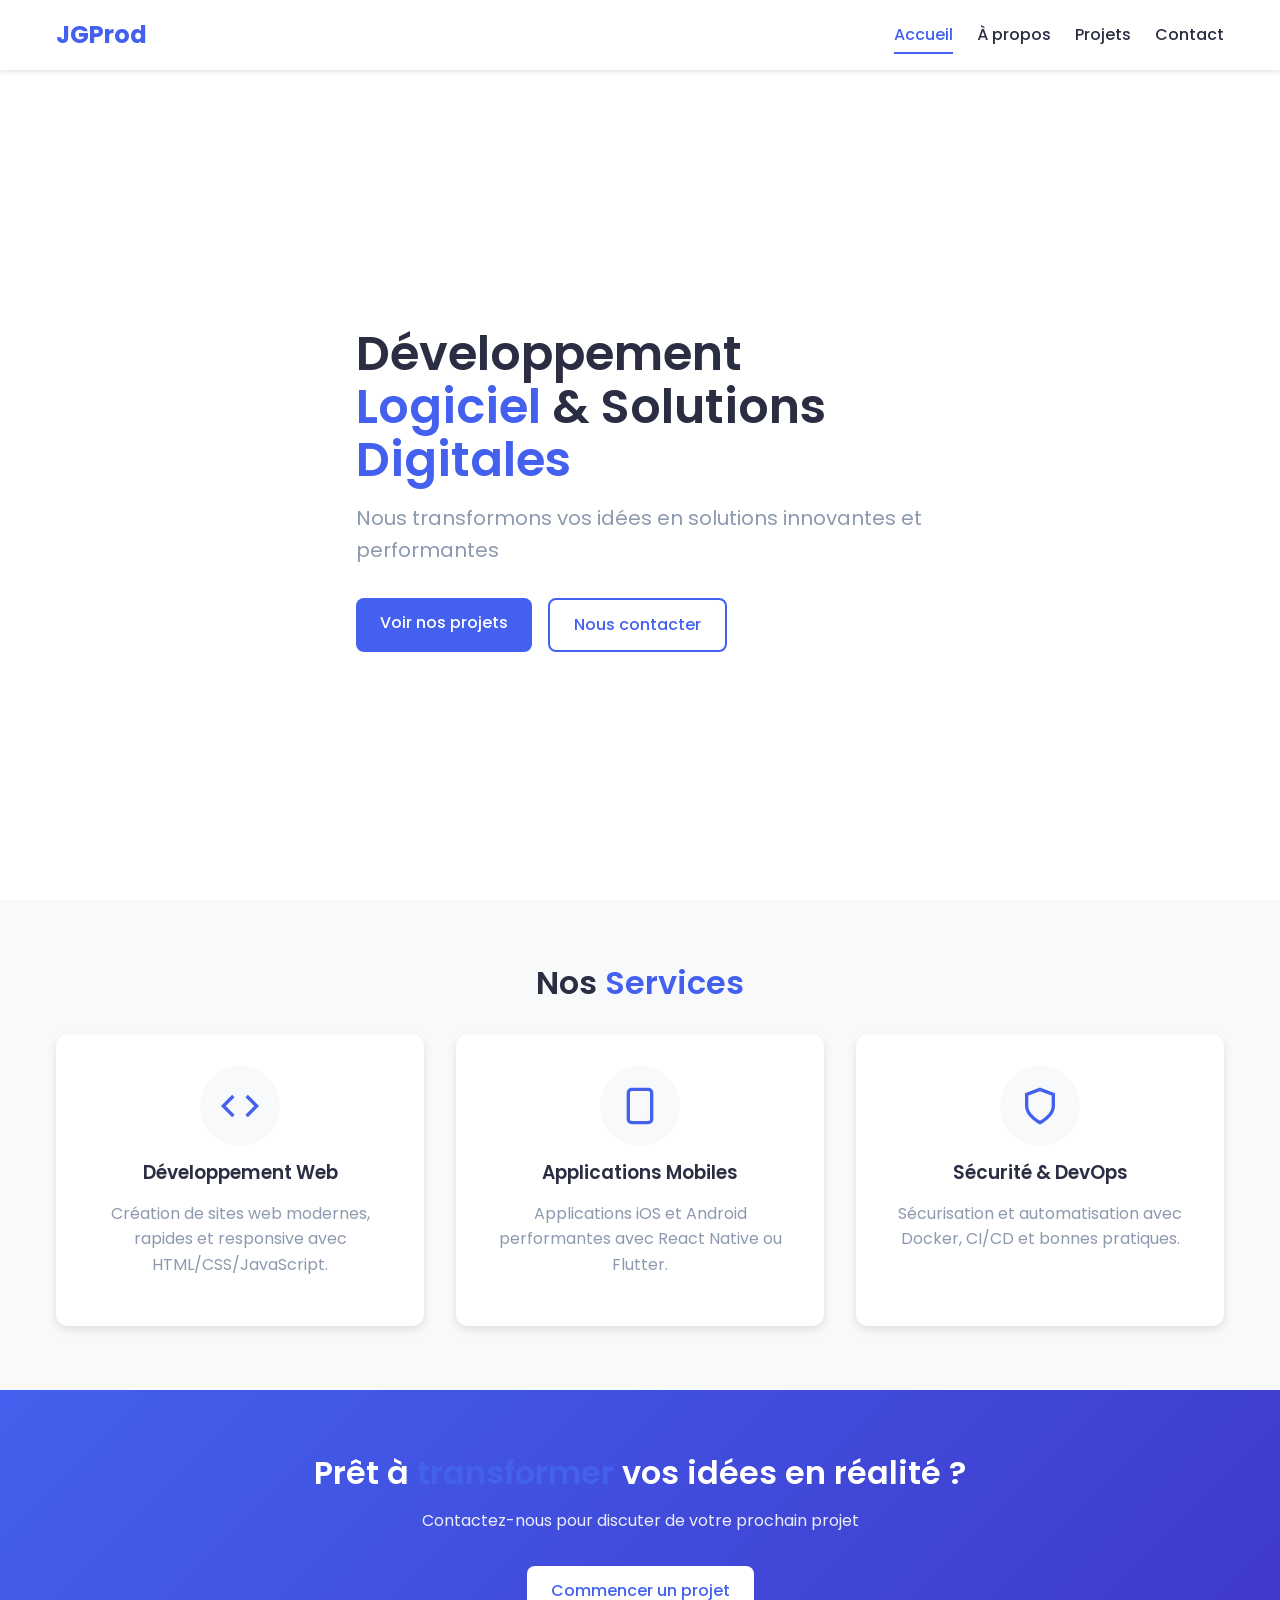
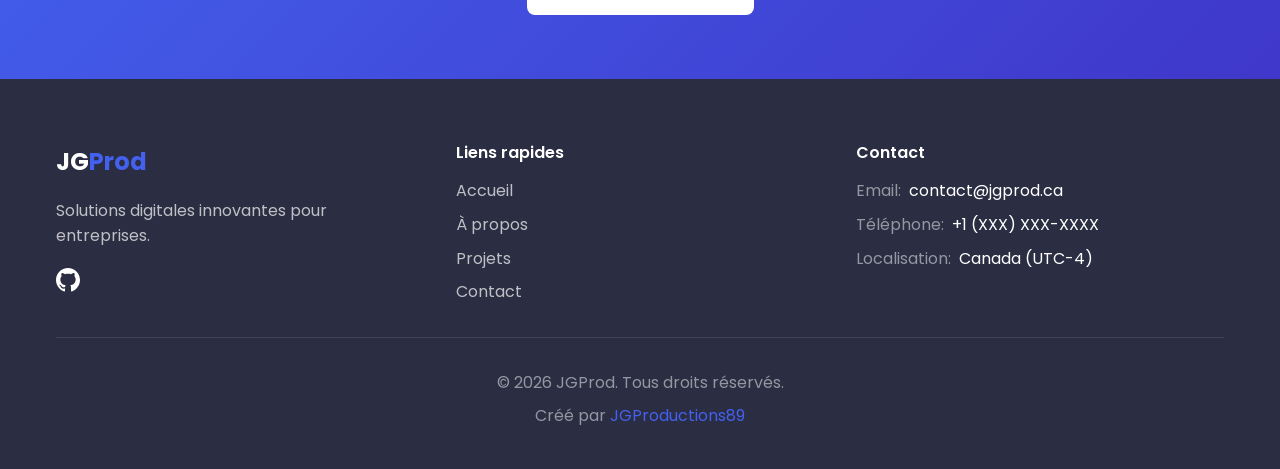
==== index.html @ e8ddaac0 "Site vitrine JGProd complet - HTML/CSS/JS + structure" ====
<!DOCTYPE html>
<html lang="fr">
<head>
    <meta charset="UTF-8">
    <meta name="viewport" content="width=device-width, initial-scale=1.0">
    <meta name="description" content="JGProd - Développement Logiciel & Solutions Digitales. Portfolio professionnel de JGProductions89.">
    <title>JGProd | Développement & Solutions Digitales</title>
    <link rel="stylesheet" href="assets/css/style.css">
    <link rel="icon" type="image/png" href="assets/images/favicon.png">
    <link href="https://fonts.googleapis.com/css2?family=Poppins:wght@300;400;500;600;700&display=swap" rel="stylesheet">
</head>
<body>
    <header class="header">
        <div class="container">
            <a href="index.html" class="logo">
                <span class="logo-text">JG<span>Prod</span></span>
            </a>
            <nav class="nav">
                <ul class="nav-list">
                    <li><a href="index.html" class="nav-link active">Accueil</a></li>
                    <li><a href="about.html" class="nav-link">À propos</a></li>
                    <li><a href="projects.html" class="nav-link">Projets</a></li>
                    <li><a href="contact.html" class="nav-link">Contact</a></li>
                </ul>
                <button class="mobile-menu-btn" aria-label="Menu">
                    <span></span><span></span><span></span>
                </button>
            </nav>
        </div>
    </header>

    <section class="hero">
        <div class="container">
            <div class="hero-content">
                <h1 class="hero-title">Développement <span>Logiciel</span> & Solutions <span>Digitales</span></h1>
                <p class="hero-subtitle">Nous transformons vos idées en solutions innovantes et performantes</p>
                <div class="hero-buttons">
                    <a href="projects.html" class="btn btn-primary">Voir nos projets</a>
                    <a href="contact.html" class="btn btn-outline">Nous contacter</a>
                </div>
            </div>
        </div>
    </section>

    <section class="services" id="services">
        <div class="container">
            <h2 class="section-title">Nos <span>Services</span></h2>
            <div class="services-grid">
                <div class="service-card">
                    <div class="service-icon">
                        <svg xmlns="http://www.w3.org/2000/svg" width="24" height="24" viewBox="0 0 24 24" fill="none" stroke="currentColor" stroke-width="2"><path d="M16 18l6-6-6-6M8 6l-6 6 6 6"/></svg>
                    </div>
                    <h3>Développement Web</h3>
                    <p>Création de sites web modernes, rapides et responsive avec HTML/CSS/JavaScript.</p>
                </div>
                <div class="service-card">
                    <div class="service-icon">
                        <svg xmlns="http://www.w3.org/2000/svg" width="24" height="24" viewBox="0 0 24 24" fill="none" stroke="currentColor" stroke-width="2"><rect x="5" y="2" width="14" height="20" rx="2" ry="2"/><line x1="12" y1="18" x2="12.01" y2="18"/></svg>
                    </div>
                    <h3>Applications Mobiles</h3>
                    <p>Applications iOS et Android performantes avec React Native ou Flutter.</p>
                </div>
                <div class="service-card">
                    <div class="service-icon">
                        <svg xmlns="http://www.w3.org/2000/svg" width="24" height="24" viewBox="0 0 24 24" fill="none" stroke="currentColor" stroke-width="2"><path d="M12 22s8-4 8-10V5l-8-3-8 3v7c0 6 8 10 8 10z"/></svg>
                    </div>
                    <h3>Sécurité & DevOps</h3>
                    <p>Sécurisation et automatisation avec Docker, CI/CD et bonnes pratiques.</p>
                </div>
            </div>
        </div>
    </section>

    <section class="cta">
        <div class="container">
            <h2>Prêt à <span>transformer</span> vos idées en réalité ?</h2>
            <p>Contactez-nous pour discuter de votre prochain projet</p>
            <a href="contact.html" class="btn btn-primary">Commencer un projet</a>
        </div>
    </section>

    <footer class="footer">
        <div class="container">
            <div class="footer-grid">
                <div class="footer-about">
                    <a href="index.html" class="logo"><span class="logo-text">JG<span>Prod</span></span></a>
                    <p>Solutions digitales innovantes pour entreprises.</p>
                    <div class="social-links">
                        <a href="https://github.com/JGProductions89" aria-label="GitHub">
                            <svg xmlns="http://www.w3.org/2000/svg" width="24" height="24" viewBox="0 0 24 24" fill="currentColor"><path d="M12 0c-6.626 0-12 5.373-12 12 0 5.302 3.438 9.8 8.207 11.387.599.111.793-.261.793-.577v-2.234c-3.338.726-4.033-1.416-4.033-1.416-.546-1.387-1.333-1.756-1.333-1.756-1.089-.745.083-.729.083-.729 1.205.084 1.839 1.237 1.839 1.237 1.07 1.834 2.807 1.304 3.492.997.107-.775.418-1.305.762-1.604-2.665-.305-5.467-1.334-5.467-5.931 0-1.311.469-2.381 1.236-3.221-.124-.303-.535-1.524.117-3.176 0 0 1.008-.322 3.301 1.23.957-.266 1.983-.399 3.003-.404 1.02.005 2.047.138 3.006.404 2.291-1.552 3.297-1.23 3.297-1.23.653 1.653.242 2.874.118 3.176.77.84 1.235 1.911 1.235 3.221 0 4.609-2.807 5.624-5.479 5.921.43.372.823 1.102.823 2.222v3.293c0 .319.192.694.801.576 4.765-1.589 8.199-6.086 8.199-11.386 0-6.627-5.373-12-12-12z"/></svg>
                        </a>
                    </div>
                </div>
                <div class="footer-links">
                    <h4>Liens rapides</h4>
                    <ul>
                        <li><a href="index.html">Accueil</a></li>
                        <li><a href="about.html">À propos</a></li>
                        <li><a href="projects.html">Projets</a></li>
                        <li><a href="contact.html">Contact</a></li>
                    </ul>
                </div>
                <div class="footer-contact">
                    <h4>Contact</h4>
                    <ul>
                        <li><span>Email:</span> contact@jgprod.ca</li>
                        <li><span>Téléphone:</span> +1 (XXX) XXX-XXXX</li>
                        <li><span>Localisation:</span> Canada (UTC-4)</li>
                    </ul>
                </div>
            </div>
            <div class="footer-bottom">
                <p>&copy; 2026 JGProd. Tous droits réservés.</p>
                <p>Créé par <a href="https://github.com/JGProductions89">JGProductions89</a></p>
            </div>
        </div>
    </footer>

    <a href="#" class="back-to-top" aria-label="Retour en haut">
        <svg xmlns="http://www.w3.org/2000/svg" width="24" height="24" viewBox="0 0 24 24" fill="none" stroke="currentColor" stroke-width="2"><path d="M18 15l-6-6-6 6"/></svg>
    </a>

    <script src="assets/js/main.js"></script>
</body>
</html>
---- assets/css/style.css ----
/* ============================================
   JGProd Portfolio - Styles Principaux
   ============================================ */

:root {
    --primary-color: #4361ee;
    --primary-dark: #3a56d4;
    --secondary-color: #3f37c9;
    --accent-color: #4cc9f0;
    --text-color: #2b2d42;
    --text-light: #8d99ae;
    --bg-color: #ffffff;
    --bg-dark: #f8f9fa;
    --card-bg: #ffffff;
    --border-color: #e9ecef;
    --shadow: rgba(0, 0, 0, 0.1);
    --font-primary: "Poppins", sans-serif;
}

* { margin: 0; padding: 0; box-sizing: border-box; }

html { scroll-behavior: smooth; }

body {
    font-family: var(--font-primary);
    line-height: 1.6;
    color: var(--text-color);
    background-color: var(--bg-color);
}

h1, h2, h3, h4 { line-height: 1.2; margin-bottom: 1rem; font-weight: 600; }
p { margin-bottom: 1rem; color: var(--text-light); }
a { text-decoration: none; color: inherit; }
img { max-width: 100%; height: auto; display: block; }
ul, ol { list-style: none; }

.container {
    width: 100%;
    max-width: 1200px;
    margin: 0 auto;
    padding: 0 1rem;
}

span { color: var(--primary-color); }
.section-title { text-align: center; margin-bottom: 2rem; font-size: 2rem; }

/* Buttons */
.btn {
    display: inline-block;
    padding: 0.75rem 1.5rem;
    border-radius: 8px;
    font-weight: 500;
    text-align: center;
    cursor: pointer;
    transition: all 0.3s ease;
    border: none;
    font-size: 1rem;
}

.btn-primary {
    background-color: var(--primary-color);
    color: white;
}

.btn-primary:hover {
    background-color: var(--primary-dark);
    transform: translateY(-2px);
}

.btn-outline {
    background-color: transparent;
    color: var(--primary-color);
    border: 2px solid var(--primary-color);
}

.btn-outline:hover {
    background-color: var(--primary-color);
    color: white;
}

/* Header */
.header {
    position: fixed;
    top: 0; left: 0; right: 0;
    z-index: 1000;
    background-color: white;
    box-shadow: 0 2px 4px var(--shadow);
    transition: all 0.3s ease;
    padding: 1rem 0;
}

.header.scrolled { padding: 0.5rem 0; box-shadow: 0 4px 8px var(--shadow); }

.header .container { display: flex; justify-content: space-between; align-items: center; }

.logo { display: flex; align-items: center; gap: 0.5rem; text-decoration: none; }
.logo-text { font-size: 1.5rem; font-weight: 700; }
.logo-text span { color: var(--primary-color); }

.nav-list { display: flex; gap: 1.5rem; }
.nav-link { position: relative; padding: 0.5rem 0; font-weight: 500; }
.nav-link::after {
    content: "";
    position: absolute;
    bottom: 0; left: 0;
    width: 0; height: 2px;
    background-color: var(--primary-color);
    transition: width 0.3s ease;
}
.nav-link:hover::after, .nav-link.active::after { width: 100%; }
.nav-link:hover, .nav-link.active { color: var(--primary-color); }

.mobile-menu-btn {
    display: none; flex-direction: column; gap: 5px;
    background: none; border: none; cursor: pointer; padding: 0.5rem;
}
.mobile-menu-btn span {
    display: block; width: 25px; height: 2px;
    background-color: var(--text-color);
    transition: all 0.3s ease;
}

/* Hero Section */
.hero {
    padding: calc(80px + 4rem) 1rem 4rem;
    min-height: 100vh;
    display: flex; align-items: center;
}
.hero .container { max-width: 600px; }
.hero-title { font-size: 3rem; line-height: 1.1; margin-bottom: 1rem; }
.hero-title span { color: var(--primary-color); }
.hero-subtitle { font-size: 1.25rem; margin-bottom: 2rem; }
.hero-buttons { display: flex; gap: 1rem; }

/* Services */
.services { padding: 4rem 0; background-color: var(--bg-dark); }
.services-grid { display: grid; grid-template-columns: repeat(auto-fit, minmax(300px, 1fr)); gap: 2rem; }
.service-card {
    background-color: white; padding: 2rem;
    border-radius: 12px; text-align: center;
    box-shadow: 0 4px 8px var(--shadow);
    transition: all 0.3s ease;
}
.service-card:hover { transform: translateY(-5px); box-shadow: 0 8px 16px var(--shadow); }
.service-icon {
    width: 80px; height: 80px;
    background-color: var(--bg-dark);
    border-radius: 50%; display: flex;
    align-items: center; justify-content: center;
    margin: 0 auto 1rem;
}
.service-icon svg { width: 40px; height: 40px; color: var(--primary-color); }
.service-card h3 { margin-bottom: 1rem; }

/* CTA */
.cta {
    padding: 4rem 0;
    background: linear-gradient(135deg, var(--primary-color), var(--secondary-color));
    color: white; text-align: center;
}
.cta h2 { color: white; font-size: 2rem; margin-bottom: 1rem; }
.cta p { color: rgba(255, 255, 255, 0.9); margin-bottom: 2rem; max-width: 600px; margin-left: auto; margin-right: auto; }
.cta .btn-primary { background-color: white; color: var(--primary-color); }
.cta .btn-primary:hover { background-color: var(--bg-dark); }

/* Footer */
.footer { background-color: var(--text-color); color: white; padding: 4rem 0 2rem; }
.footer-grid { display: grid; grid-template-columns: repeat(auto-fit, minmax(250px, 1fr)); gap: 2rem; margin-bottom: 2rem; }
.footer-about .logo-text { color: white; }
.footer-about .logo-text span { color: var(--primary-color); }
.footer-about p { color: rgba(255, 255, 255, 0.7); margin-top: 1rem; }
.social-links { display: flex; gap: 1rem; margin-top: 1rem; }
.social-links a { color: white; font-size: 1.5rem; }
.social-links a:hover { color: var(--primary-color); }
.footer-links h4, .footer-contact h4 { color: white; margin-bottom: 1rem; }
.footer-links ul, .footer-contact ul { display: flex; flex-direction: column; gap: 0.5rem; }
.footer-links a, .footer-contact a { color: rgba(255, 255, 255, 0.7); }
.footer-links a:hover, .footer-contact a:hover { color: var(--primary-color); }
.footer-contact li { display: flex; gap: 0.5rem; }
.footer-contact span { color: rgba(255, 255, 255, 0.5); }
.footer-bottom { text-align: center; padding-top: 2rem; border-top: 1px solid rgba(255, 255, 255, 0.1); }
.footer-bottom p { color: rgba(255, 255, 255, 0.5); margin-bottom: 0.5rem; }
.footer-bottom a { color: var(--primary-color); }

/* Back to Top */
.back-to-top {
    position: fixed; bottom: 30px; right: 30px;
    width: 50px; height: 50px;
    background-color: var(--primary-color);
    color: white; border-radius: 50%;
    display: flex; align-items: center; justify-content: center;
    cursor: pointer; opacity: 0; visibility: hidden;
    transition: all 0.3s ease; z-index: 1000;
    box-shadow: 0 4px 8px var(--shadow);
}
.back-to-top.visible { opacity: 1; visibility: visible; }
.back-to-top:hover { background-color: var(--primary-dark); transform: translateY(-3px); }
.back-to-top svg { width: 24px; height: 24px; }

/* Page Header */
.page-header {
    padding: calc(80px + 4rem) 1rem 4rem;
    background: linear-gradient(135deg, var(--primary-color), var(--secondary-color));
    color: white; text-align: center;
}
.page-header h1 { color: white; font-size: 2.5rem; }
.page-header p { color: rgba(255, 255, 255, 0.9); max-width: 600px; margin: 0 auto; }

/* About */
.about { padding: 4rem 0; }
.about-grid { display: grid; grid-template-columns: 1fr; gap: 2rem; align-items: center; }
.about-content h2 { margin-bottom: 2rem; }
.about-stats { display: flex; gap: 2rem; margin-top: 2rem; }
.stat-item { text-align: center; padding: 1rem; background-color: var(--bg-dark); border-radius: 8px; }
.stat-number { display: block; font-size: 2rem; font-weight: 700; color: var(--primary-color); }
.stat-label { font-size: 0.875rem; color: var(--text-light); }

/* Skills */
.skills { padding: 4rem 0; }
.skills-grid { display: grid; grid-template-columns: repeat(auto-fit, minmax(300px, 1fr)); gap: 2rem; }
.skill-category { background-color: white; padding: 2rem; border-radius: 12px; box-shadow: 0 4px 8px var(--shadow); }
.skill-category h3 { margin-bottom: 2rem; padding-bottom: 1rem; border-bottom: 2px solid var(--border-color); }
.skill-item { margin-bottom: 1.5rem; }
.skill-item span { display: block; margin-bottom: 0.5rem; font-weight: 500; }
.skill-bar { height: 8px; background-color: var(--bg-dark); border-radius: 4px; overflow: hidden; }
.skill-progress { height: 100%; background: linear-gradient(90deg, var(--primary-color), var(--accent-color)); border-radius: 4px; }

/* Projects */
.projects-page { padding: 4rem 0; }
.projects-grid { display: grid; grid-template-columns: repeat(auto-fit, minmax(350px, 1fr)); gap: 2rem; }
.project-card { background-color: white; border-radius: 12px; overflow: hidden; box-shadow: 0 4px 8px var(--shadow); }
.project-image { position: relative; overflow: hidden; }
.project-image div { height: 200px; background: #f0f0f0; display: flex; align-items: center; justify-content: center; }
.project-img { width: 100%; height: 200px; object-fit: cover; transition: transform 0.5s ease; }
.project-card:hover .project-img { transform: scale(1.05); }
.project-info { padding: 1.5rem; }
.project-info h3 { margin-bottom: 0.5rem; }
.project-info p { color: var(--text-light); margin-bottom: 1rem; font-size: 0.875rem; }
.project-meta { display: flex; justify-content: space-between; align-items: center; font-size: 0.875rem; }
.project-date { color: var(--text-light); }
.project-tech { display: flex; gap: 0.5rem; }
.project-tech span { background-color: var(--bg-dark); padding: 0.25rem 0.75rem; border-radius: 20px; font-size: 0.75rem; color: var(--text-light); }

/* Contact */
.contact { padding: 4rem 0; }
.contact-grid { display: grid; grid-template-columns: 1fr 1fr; gap: 2rem; }
.contact-info h2, .contact-form h2 { margin-bottom: 2rem; }
.contact-items { display: flex; flex-direction: column; gap: 1.5rem; }
.contact-item { display: flex; gap: 1rem; padding: 1rem; background-color: var(--bg-dark); border-radius: 8px; }
.contact-icon { width: 50px; height: 50px; background-color: var(--primary-color); border-radius: 50%; display: flex; align-items: center; justify-content: center; flex-shrink: 0; }
.contact-icon svg { width: 24px; height: 24px; color: white; }
.contact-content h3 { margin-bottom: 0.25rem; font-size: 1.125rem; }
.contact-content p { color: var(--text-light); font-size: 0.875rem; }

.form { display: flex; flex-direction: column; gap: 1rem; }
.form-group { display: flex; flex-direction: column; gap: 0.5rem; }
.form-group label { font-weight: 500; }
.form-group input, .form-group textarea {
    padding: 0.75rem 1rem; border: 2px solid var(--border-color);
    border-radius: 8px; font-family: inherit; font-size: 1rem;
    transition: border-color 0.3s ease;
}
.form-group input:focus, .form-group textarea:focus { outline: none; border-color: var(--primary-color); }
.form-group textarea { resize: vertical; min-height: 120px; }
.form-message { margin-top: 1rem; padding: 0.75rem 1rem; border-radius: 8px; text-align: center; display: none; }
.form-message.success { background-color: rgba(75, 181, 67, 0.1); color: #4bb543; display: block; }
.form-message.error { background-color: rgba(249, 65, 68, 0.1); color: #f94144; display: block; }

/* Responsive */
@media (max-width: 1024px) {
    .hero .container { text-align: center; }
    .hero-buttons { justify-content: center; }
    .contact-grid { grid-template-columns: 1fr; }
}

@media (max-width: 768px) {
    :root { --font-size-hero: 2.5rem; }
    .nav-list {
        position: fixed; top: 80px; left: 0; right: 0;
        background-color: white; flex-direction: column;
        align-items: center; padding: 2rem 0; gap: 1rem;
        transform: translateX(100%); transition: transform 0.3s ease;
        box-shadow: 0 4px 8px var(--shadow); z-index: 999;
    }
    .nav-list.active { transform: translateX(0); }
    .mobile-menu-btn { display: flex; }
    .mobile-menu-btn.active span:nth-child(1) { transform: rotate(45deg) translate(5px, 5px); }
    .mobile-menu-btn.active span:nth-child(2) { opacity: 0; }
    .mobile-menu-btn.active span:nth-child(3) { transform: rotate(-45deg) translate(5px, -5px); }
    .hero { padding-top: calc(80px + 2rem); }
    .hero-title { font-size: 2rem; }
    .about-stats { flex-direction: column; gap: 1rem; }
    .footer-grid { grid-template-columns: 1fr 1fr; }
}

@media (max-width: 480px) {
    .hero-buttons { flex-direction: column; align-items: center; }
    .btn { width: 100%; max-width: 300px; }
    .cta h2 { font-size: 1.5rem; }
    .footer-grid { grid-template-columns: 1fr; }
    .footer-about p { margin-top: 1rem; }
}
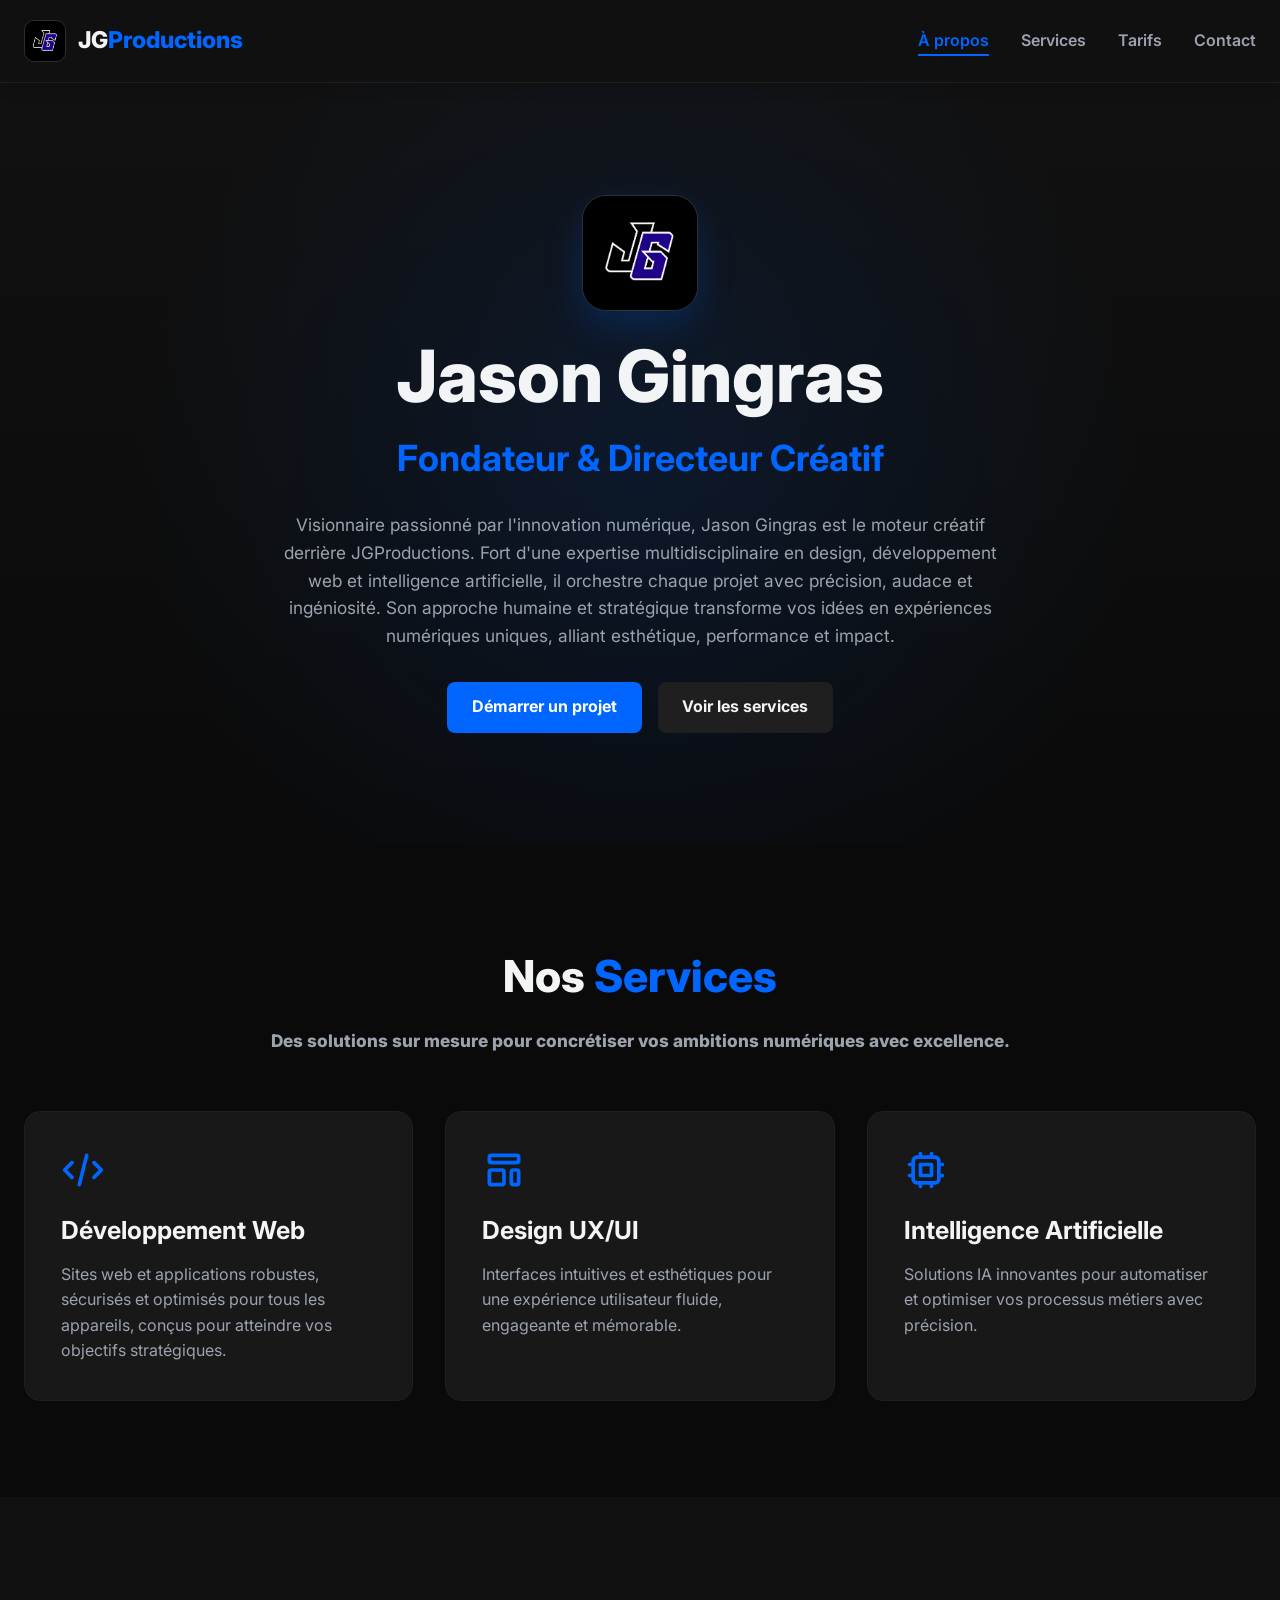
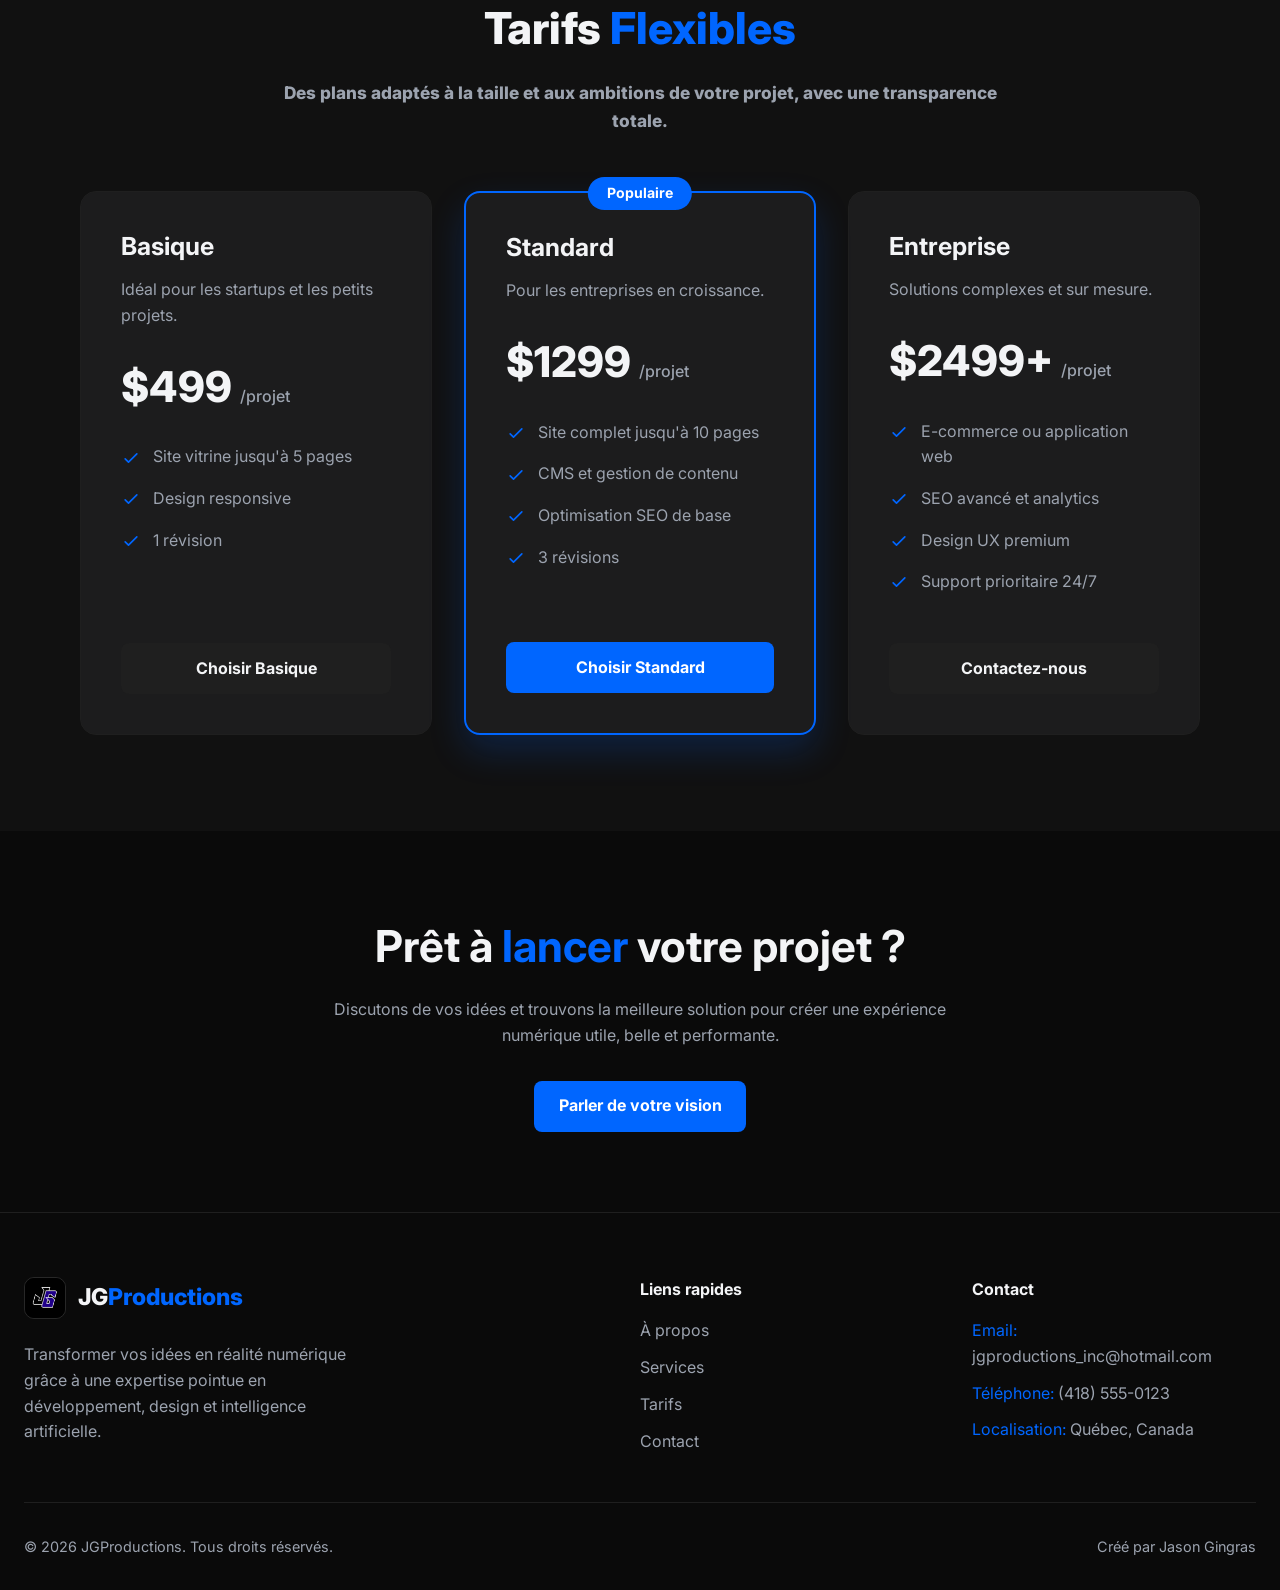
==== commit b1818e18: "Adapt portfolio for JGProductions" ====
--- a/index.html
+++ b/index.html
@@ -3,115 +3,183 @@
 <head>
     <meta charset="UTF-8">
     <meta name="viewport" content="width=device-width, initial-scale=1.0">
-    <meta name="description" content="JGProd - Développement Logiciel & Solutions Digitales. Portfolio professionnel de JGProductions89.">
-    <title>JGProd | Développement & Solutions Digitales</title>
+    <title>Jason Gingras | JGProductions - Développement Web, Design UX/UI et Solutions IA</title>
+    <meta name="description" content="Portfolio de Jason Gingras - JGProductions. Développement Web, Design UX/UI et Solutions IA. Transformons vos idées en expériences numériques uniques.">
+    <meta name="keywords" content="développement web, design UX/UI, intelligence artificielle, création multimédia, portfolio, Jason Gingras, JGProductions">
+    <meta name="author" content="Jason Gingras - JGProductions">
+    <meta property="og:type" content="website">
+    <meta property="og:url" content="https://jgproductions.com/">
+    <meta property="og:title" content="Jason Gingras | JGProductions - Développement Web, Design UX/UI et Solutions IA">
+    <meta property="og:description" content="Portfolio de Jason Gingras - JGProductions. Développement Web, Design UX/UI et Solutions IA.">
+    <meta property="og:image" content="https://jgproductions.com/images/og-image.jpg">
+    <meta property="twitter:card" content="summary_large_image">
+    <meta property="twitter:url" content="https://jgproductions.com/">
+    <meta property="twitter:title" content="Jason Gingras | JGProductions">
+    <meta property="twitter:description" content="Développement Web, Design UX/UI et Solutions IA.">
+    <meta property="twitter:image" content="https://jgproductions.com/images/twitter-image.jpg">
     <link rel="stylesheet" href="assets/css/style.css">
     <link rel="icon" type="image/png" href="assets/images/favicon.png">
-    <link href="https://fonts.googleapis.com/css2?family=Poppins:wght@300;400;500;600;700&display=swap" rel="stylesheet">
+    <link rel="preconnect" href="https://fonts.googleapis.com">
+    <link rel="preconnect" href="https://fonts.gstatic.com" crossorigin>
+    <link href="https://fonts.googleapis.com/css2?family=Inter:wght@300;400;500;600;700;800&display=swap" rel="stylesheet">
 </head>
 <body>
+    <a href="#main-content" class="skip-link">Aller au contenu principal</a>
+
     <header class="header">
         <div class="container">
-            <a href="index.html" class="logo">
-                <span class="logo-text">JG<span>Prod</span></span>
+            <a href="index.html" class="logo" aria-label="Accueil JGProductions">
+                <img class="logo-mark" src="assets/images/favicon.png" alt="">
+                <span class="logo-text">JG<span>Productions</span></span>
             </a>
-            <nav class="nav">
+            <nav class="nav" aria-label="Navigation principale">
                 <ul class="nav-list">
-                    <li><a href="index.html" class="nav-link active">Accueil</a></li>
-                    <li><a href="about.html" class="nav-link">À propos</a></li>
-                    <li><a href="projects.html" class="nav-link">Projets</a></li>
+                    <li><a href="#about" class="nav-link active">À propos</a></li>
+                    <li><a href="#services" class="nav-link">Services</a></li>
+                    <li><a href="#pricing" class="nav-link">Tarifs</a></li>
                     <li><a href="contact.html" class="nav-link">Contact</a></li>
                 </ul>
-                <button class="mobile-menu-btn" aria-label="Menu">
+                <button class="mobile-menu-btn" aria-label="Menu" aria-expanded="false">
                     <span></span><span></span><span></span>
                 </button>
             </nav>
         </div>
     </header>
 
-    <section class="hero">
-        <div class="container">
-            <div class="hero-content">
-                <h1 class="hero-title">Développement <span>Logiciel</span> & Solutions <span>Digitales</span></h1>
-                <p class="hero-subtitle">Nous transformons vos idées en solutions innovantes et performantes</p>
-                <div class="hero-buttons">
-                    <a href="projects.html" class="btn btn-primary">Voir nos projets</a>
-                    <a href="contact.html" class="btn btn-outline">Nous contacter</a>
+    <main id="main-content">
+        <section class="hero" id="about">
+            <div class="container">
+                <div class="hero-content">
+                    <img class="hero-logo" src="assets/images/favicon.png" alt="JGProductions">
+                    <h1 class="hero-title">Jason Gingras</h1>
+                    <p class="hero-kicker">Fondateur & Directeur Créatif</p>
+                    <p class="hero-subtitle">
+                        Visionnaire passionné par l'innovation numérique, Jason Gingras est le moteur créatif derrière JGProductions.
+                        Fort d'une expertise multidisciplinaire en design, développement web et intelligence artificielle, il orchestre
+                        chaque projet avec précision, audace et ingéniosité. Son approche humaine et stratégique transforme vos idées
+                        en expériences numériques uniques, alliant esthétique, performance et impact.
+                    </p>
+                    <div class="hero-buttons">
+                        <a href="contact.html" class="btn btn-primary">Démarrer un projet</a>
+                        <a href="#services" class="btn btn-outline">Voir les services</a>
+                    </div>
                 </div>
             </div>
-        </div>
-    </section>
+        </section>
 
-    <section class="services" id="services">
-        <div class="container">
-            <h2 class="section-title">Nos <span>Services</span></h2>
-            <div class="services-grid">
-                <div class="service-card">
-                    <div class="service-icon">
-                        <svg xmlns="http://www.w3.org/2000/svg" width="24" height="24" viewBox="0 0 24 24" fill="none" stroke="currentColor" stroke-width="2"><path d="M16 18l6-6-6-6M8 6l-6 6 6 6"/></svg>
-                    </div>
-                    <h3>Développement Web</h3>
-                    <p>Création de sites web modernes, rapides et responsive avec HTML/CSS/JavaScript.</p>
+        <section class="services" id="services">
+            <div class="container">
+                <div class="section-title">
+                    <h2>Nos <span>Services</span></h2>
+                    <p>Des solutions sur mesure pour concrétiser vos ambitions numériques avec excellence.</p>
                 </div>
-                <div class="service-card">
-                    <div class="service-icon">
-                        <svg xmlns="http://www.w3.org/2000/svg" width="24" height="24" viewBox="0 0 24 24" fill="none" stroke="currentColor" stroke-width="2"><rect x="5" y="2" width="14" height="20" rx="2" ry="2"/><line x1="12" y1="18" x2="12.01" y2="18"/></svg>
-                    </div>
-                    <h3>Applications Mobiles</h3>
-                    <p>Applications iOS et Android performantes avec React Native ou Flutter.</p>
-                </div>
-                <div class="service-card">
-                    <div class="service-icon">
-                        <svg xmlns="http://www.w3.org/2000/svg" width="24" height="24" viewBox="0 0 24 24" fill="none" stroke="currentColor" stroke-width="2"><path d="M12 22s8-4 8-10V5l-8-3-8 3v7c0 6 8 10 8 10z"/></svg>
-                    </div>
-                    <h3>Sécurité & DevOps</h3>
-                    <p>Sécurisation et automatisation avec Docker, CI/CD et bonnes pratiques.</p>
+                <div class="services-grid">
+                    <article class="service-card">
+                        <svg class="service-icon" xmlns="http://www.w3.org/2000/svg" fill="none" viewBox="0 0 24 24" stroke="currentColor" aria-hidden="true"><path stroke-linecap="round" stroke-linejoin="round" stroke-width="2" d="M10 20l4-16m4 4l4 4-4 4M6 16l-4-4 4-4"/></svg>
+                        <h3>Développement Web</h3>
+                        <p>Sites web et applications robustes, sécurisés et optimisés pour tous les appareils, conçus pour atteindre vos objectifs stratégiques.</p>
+                    </article>
+                    <article class="service-card">
+                        <svg class="service-icon" xmlns="http://www.w3.org/2000/svg" fill="none" viewBox="0 0 24 24" stroke="currentColor" aria-hidden="true"><path stroke-linecap="round" stroke-linejoin="round" stroke-width="2" d="M4 5a1 1 0 011-1h14a1 1 0 011 1v2a1 1 0 01-1 1H5a1 1 0 01-1-1V5zM4 13a1 1 0 011-1h6a1 1 0 011 1v6a1 1 0 01-1 1H5a1 1 0 01-1-1v-6zM16 13a1 1 0 011-1h2a1 1 0 011 1v6a1 1 0 01-1 1h-2a1 1 0 01-1-1v-6z"/></svg>
+                        <h3>Design UX/UI</h3>
+                        <p>Interfaces intuitives et esthétiques pour une expérience utilisateur fluide, engageante et mémorable.</p>
+                    </article>
+                    <article class="service-card">
+                        <svg class="service-icon" xmlns="http://www.w3.org/2000/svg" fill="none" viewBox="0 0 24 24" stroke="currentColor" aria-hidden="true"><path stroke-linecap="round" stroke-linejoin="round" stroke-width="2" d="M9 3v2m6-2v2M9 19v2m6-2v2M5 9H3m2 6H3m18-6h-2m2 6h-2M7 19h10a2 2 0 002-2V7a2 2 0 00-2-2H7a2 2 0 00-2 2v10a2 2 0 002 2zM9 9h6v6H9V9z"/></svg>
+                        <h3>Intelligence Artificielle</h3>
+                        <p>Solutions IA innovantes pour automatiser et optimiser vos processus métiers avec précision.</p>
+                    </article>
                 </div>
             </div>
-        </div>
-    </section>
+        </section>
 
-    <section class="cta">
-        <div class="container">
-            <h2>Prêt à <span>transformer</span> vos idées en réalité ?</h2>
-            <p>Contactez-nous pour discuter de votre prochain projet</p>
-            <a href="contact.html" class="btn btn-primary">Commencer un projet</a>
-        </div>
-    </section>
+        <section class="pricing" id="pricing">
+            <div class="container">
+                <div class="section-title">
+                    <h2>Tarifs <span>Flexibles</span></h2>
+                    <p>Des plans adaptés à la taille et aux ambitions de votre projet, avec une transparence totale.</p>
+                </div>
+                <div class="pricing-grid">
+                    <article class="pricing-card">
+                        <h3>Basique</h3>
+                        <p>Idéal pour les startups et les petits projets.</p>
+                        <div class="price">$499 <span>/projet</span></div>
+                        <ul class="pricing-features">
+                            <li class="feature-item"><svg class="feature-icon" xmlns="http://www.w3.org/2000/svg" fill="none" viewBox="0 0 24 24" stroke="currentColor"><path stroke-linecap="round" stroke-linejoin="round" stroke-width="2" d="M5 13l4 4L19 7"/></svg>Site vitrine jusqu'à 5 pages</li>
+                            <li class="feature-item"><svg class="feature-icon" xmlns="http://www.w3.org/2000/svg" fill="none" viewBox="0 0 24 24" stroke="currentColor"><path stroke-linecap="round" stroke-linejoin="round" stroke-width="2" d="M5 13l4 4L19 7"/></svg>Design responsive</li>
+                            <li class="feature-item"><svg class="feature-icon" xmlns="http://www.w3.org/2000/svg" fill="none" viewBox="0 0 24 24" stroke="currentColor"><path stroke-linecap="round" stroke-linejoin="round" stroke-width="2" d="M5 13l4 4L19 7"/></svg>1 révision</li>
+                        </ul>
+                        <a href="contact.html" class="btn btn-secondary">Choisir Basique</a>
+                    </article>
+                    <article class="pricing-card popular">
+                        <div class="popular-badge">Populaire</div>
+                        <h3>Standard</h3>
+                        <p>Pour les entreprises en croissance.</p>
+                        <div class="price">$1299 <span>/projet</span></div>
+                        <ul class="pricing-features">
+                            <li class="feature-item"><svg class="feature-icon" xmlns="http://www.w3.org/2000/svg" fill="none" viewBox="0 0 24 24" stroke="currentColor"><path stroke-linecap="round" stroke-linejoin="round" stroke-width="2" d="M5 13l4 4L19 7"/></svg>Site complet jusqu'à 10 pages</li>
+                            <li class="feature-item"><svg class="feature-icon" xmlns="http://www.w3.org/2000/svg" fill="none" viewBox="0 0 24 24" stroke="currentColor"><path stroke-linecap="round" stroke-linejoin="round" stroke-width="2" d="M5 13l4 4L19 7"/></svg>CMS et gestion de contenu</li>
+                            <li class="feature-item"><svg class="feature-icon" xmlns="http://www.w3.org/2000/svg" fill="none" viewBox="0 0 24 24" stroke="currentColor"><path stroke-linecap="round" stroke-linejoin="round" stroke-width="2" d="M5 13l4 4L19 7"/></svg>Optimisation SEO de base</li>
+                            <li class="feature-item"><svg class="feature-icon" xmlns="http://www.w3.org/2000/svg" fill="none" viewBox="0 0 24 24" stroke="currentColor"><path stroke-linecap="round" stroke-linejoin="round" stroke-width="2" d="M5 13l4 4L19 7"/></svg>3 révisions</li>
+                        </ul>
+                        <a href="contact.html" class="btn btn-primary">Choisir Standard</a>
+                    </article>
+                    <article class="pricing-card">
+                        <h3>Entreprise</h3>
+                        <p>Solutions complexes et sur mesure.</p>
+                        <div class="price">$2499+ <span>/projet</span></div>
+                        <ul class="pricing-features">
+                            <li class="feature-item"><svg class="feature-icon" xmlns="http://www.w3.org/2000/svg" fill="none" viewBox="0 0 24 24" stroke="currentColor"><path stroke-linecap="round" stroke-linejoin="round" stroke-width="2" d="M5 13l4 4L19 7"/></svg>E-commerce ou application web</li>
+                            <li class="feature-item"><svg class="feature-icon" xmlns="http://www.w3.org/2000/svg" fill="none" viewBox="0 0 24 24" stroke="currentColor"><path stroke-linecap="round" stroke-linejoin="round" stroke-width="2" d="M5 13l4 4L19 7"/></svg>SEO avancé et analytics</li>
+                            <li class="feature-item"><svg class="feature-icon" xmlns="http://www.w3.org/2000/svg" fill="none" viewBox="0 0 24 24" stroke="currentColor"><path stroke-linecap="round" stroke-linejoin="round" stroke-width="2" d="M5 13l4 4L19 7"/></svg>Design UX premium</li>
+                            <li class="feature-item"><svg class="feature-icon" xmlns="http://www.w3.org/2000/svg" fill="none" viewBox="0 0 24 24" stroke="currentColor"><path stroke-linecap="round" stroke-linejoin="round" stroke-width="2" d="M5 13l4 4L19 7"/></svg>Support prioritaire 24/7</li>
+                        </ul>
+                        <a href="contact.html" class="btn btn-secondary">Contactez-nous</a>
+                    </article>
+                </div>
+            </div>
+        </section>
+
+        <section class="cta">
+            <div class="container">
+                <h2>Prêt à <span>lancer</span> votre projet ?</h2>
+                <p>Discutons de vos idées et trouvons la meilleure solution pour créer une expérience numérique utile, belle et performante.</p>
+                <a href="contact.html" class="btn btn-primary">Parler de votre vision</a>
+            </div>
+        </section>
+    </main>
 
     <footer class="footer">
         <div class="container">
             <div class="footer-grid">
                 <div class="footer-about">
-                    <a href="index.html" class="logo"><span class="logo-text">JG<span>Prod</span></span></a>
-                    <p>Solutions digitales innovantes pour entreprises.</p>
-                    <div class="social-links">
-                        <a href="https://github.com/JGProductions89" aria-label="GitHub">
-                            <svg xmlns="http://www.w3.org/2000/svg" width="24" height="24" viewBox="0 0 24 24" fill="currentColor"><path d="M12 0c-6.626 0-12 5.373-12 12 0 5.302 3.438 9.8 8.207 11.387.599.111.793-.261.793-.577v-2.234c-3.338.726-4.033-1.416-4.033-1.416-.546-1.387-1.333-1.756-1.333-1.756-1.089-.745.083-.729.083-.729 1.205.084 1.839 1.237 1.839 1.237 1.07 1.834 2.807 1.304 3.492.997.107-.775.418-1.305.762-1.604-2.665-.305-5.467-1.334-5.467-5.931 0-1.311.469-2.381 1.236-3.221-.124-.303-.535-1.524.117-3.176 0 0 1.008-.322 3.301 1.23.957-.266 1.983-.399 3.003-.404 1.02.005 2.047.138 3.006.404 2.291-1.552 3.297-1.23 3.297-1.23.653 1.653.242 2.874.118 3.176.77.84 1.235 1.911 1.235 3.221 0 4.609-2.807 5.624-5.479 5.921.43.372.823 1.102.823 2.222v3.293c0 .319.192.694.801.576 4.765-1.589 8.199-6.086 8.199-11.386 0-6.627-5.373-12-12-12z"/></svg>
-                        </a>
-                    </div>
+                    <a href="index.html" class="logo">
+                        <img class="logo-mark" src="assets/images/favicon.png" alt="">
+                        <span class="logo-text">JG<span>Productions</span></span>
+                    </a>
+                    <p>Transformer vos idées en réalité numérique grâce à une expertise pointue en développement, design et intelligence artificielle.</p>
                 </div>
                 <div class="footer-links">
                     <h4>Liens rapides</h4>
                     <ul>
-                        <li><a href="index.html">Accueil</a></li>
-                        <li><a href="about.html">À propos</a></li>
-                        <li><a href="projects.html">Projets</a></li>
+                        <li><a href="#about">À propos</a></li>
+                        <li><a href="#services">Services</a></li>
+                        <li><a href="#pricing">Tarifs</a></li>
                         <li><a href="contact.html">Contact</a></li>
                     </ul>
                 </div>
                 <div class="footer-contact">
                     <h4>Contact</h4>
                     <ul>
-                        <li><span>Email:</span> contact@jgprod.ca</li>
-                        <li><span>Téléphone:</span> +1 (XXX) XXX-XXXX</li>
-                        <li><span>Localisation:</span> Canada (UTC-4)</li>
+                        <li><span>Email:</span> jgproductions_inc@hotmail.com</li>
+                        <li><span>Téléphone:</span> (418) 555-0123</li>
+                        <li><span>Localisation:</span> Québec, Canada</li>
                     </ul>
                 </div>
             </div>
             <div class="footer-bottom">
-                <p>&copy; 2026 JGProd. Tous droits réservés.</p>
-                <p>Créé par <a href="https://github.com/JGProductions89">JGProductions89</a></p>
+                <p>&copy; 2026 JGProductions. Tous droits réservés.</p>
+                <p>Créé par Jason Gingras</p>
             </div>
         </div>
     </footer>
--- a/assets/css/style.css
+++ b/assets/css/style.css
@@ -1,302 +1,905 @@
-/* ============================================
-   JGProd Portfolio - Styles Principaux
-   ============================================ */
+/* JGProductions Portfolio */
 
 :root {
-    --primary-color: #4361ee;
-    --primary-dark: #3a56d4;
-    --secondary-color: #3f37c9;
-    --accent-color: #4cc9f0;
-    --text-color: #2b2d42;
-    --text-light: #8d99ae;
-    --bg-color: #ffffff;
-    --bg-dark: #f8f9fa;
-    --card-bg: #ffffff;
-    --border-color: #e9ecef;
-    --shadow: rgba(0, 0, 0, 0.1);
-    --font-primary: "Poppins", sans-serif;
-}
-
-* { margin: 0; padding: 0; box-sizing: border-box; }
-
-html { scroll-behavior: smooth; }
+    --primary: #0066ff;
+    --primary-hover: #0055dd;
+    --primary-light: rgba(0, 102, 255, 0.12);
+    --bg-dark: #111111;
+    --bg-darker: #0a0a0a;
+    --bg-card: rgba(39, 39, 42, 0.52);
+    --text-light: #f3f4f6;
+    --text-gray: #9ca3af;
+    --border-dark: #1f1f1f;
+    --shadow-light: 0 4px 14px rgba(0, 0, 0, 0.16);
+    --shadow-dark: 0 18px 35px rgba(0, 0, 0, 0.28);
+    --shadow-primary: 0 16px 36px rgba(0, 102, 255, 0.2);
+    --radius: 1rem;
+    --radius-sm: 0.5rem;
+    --font-primary: "Inter", sans-serif;
+    --transition: all 0.3s ease-in-out;
+}
+
+* {
+    box-sizing: border-box;
+    margin: 0;
+    padding: 0;
+}
+
+html {
+    scroll-behavior: smooth;
+}
 
 body {
+    background: var(--bg-dark);
+    color: var(--text-light);
     font-family: var(--font-primary);
     line-height: 1.6;
-    color: var(--text-color);
-    background-color: var(--bg-color);
-}
-
-h1, h2, h3, h4 { line-height: 1.2; margin-bottom: 1rem; font-weight: 600; }
-p { margin-bottom: 1rem; color: var(--text-light); }
-a { text-decoration: none; color: inherit; }
-img { max-width: 100%; height: auto; display: block; }
-ul, ol { list-style: none; }
+    -webkit-font-smoothing: antialiased;
+    text-rendering: optimizeLegibility;
+}
+
+a {
+    color: inherit;
+    text-decoration: none;
+}
+
+img,
+svg {
+    display: block;
+}
+
+ul {
+    list-style: none;
+}
+
+p {
+    color: var(--text-gray);
+}
+
+span {
+    color: var(--primary);
+}
+
+a:focus-visible,
+button:focus-visible,
+input:focus-visible,
+textarea:focus-visible {
+    outline: 2px solid var(--primary);
+    outline-offset: 3px;
+}
 
 .container {
     width: 100%;
-    max-width: 1200px;
+    max-width: 1280px;
     margin: 0 auto;
-    padding: 0 1rem;
-}
-
-span { color: var(--primary-color); }
-.section-title { text-align: center; margin-bottom: 2rem; font-size: 2rem; }
-
-/* Buttons */
+    padding: 0 1.5rem;
+}
+
+.skip-link {
+    position: absolute;
+    top: -44px;
+    left: 0;
+    z-index: 10000;
+    padding: 0.5rem 0.75rem;
+    border-radius: 0 0 4px 0;
+    background: var(--primary);
+    color: #fff;
+}
+
+.skip-link:focus {
+    top: 0;
+}
+
+.header {
+    position: sticky;
+    top: 0;
+    z-index: 1000;
+    border-bottom: 1px solid var(--border-dark);
+    background: rgba(17, 17, 17, 0.86);
+    backdrop-filter: blur(12px);
+    box-shadow: var(--shadow-light);
+}
+
+.header.scrolled {
+    background: rgba(10, 10, 10, 0.94);
+}
+
+.header .container {
+    display: flex;
+    align-items: center;
+    justify-content: space-between;
+    min-height: 82px;
+}
+
+.logo {
+    display: inline-flex;
+    align-items: center;
+    gap: 0.75rem;
+    font-weight: 800;
+}
+
+.logo-mark {
+    width: 42px;
+    height: 42px;
+    border: 1px solid rgba(255, 255, 255, 0.12);
+    border-radius: 10px;
+    object-fit: cover;
+}
+
+.logo-text {
+    color: var(--text-light);
+    font-size: 1.45rem;
+    letter-spacing: 0;
+}
+
+.nav-list {
+    display: flex;
+    align-items: center;
+    gap: 2rem;
+}
+
+.nav-link {
+    position: relative;
+    color: var(--text-gray);
+    font-weight: 600;
+    transition: var(--transition);
+}
+
+.nav-link::after {
+    position: absolute;
+    bottom: -6px;
+    left: 0;
+    width: 0;
+    height: 2px;
+    background: var(--primary);
+    content: "";
+    transition: width 0.3s ease;
+}
+
+.nav-link:hover,
+.nav-link.active {
+    color: var(--primary);
+}
+
+.nav-link:hover::after,
+.nav-link.active::after {
+    width: 100%;
+}
+
+.mobile-menu-btn {
+    display: none;
+    width: 42px;
+    height: 42px;
+    align-items: center;
+    justify-content: center;
+    flex-direction: column;
+    gap: 5px;
+    border: 0;
+    border-radius: var(--radius-sm);
+    background: transparent;
+    cursor: pointer;
+}
+
+.mobile-menu-btn span {
+    width: 22px;
+    height: 2px;
+    border-radius: 999px;
+    background: var(--text-light);
+    transition: var(--transition);
+}
+
+.hero {
+    position: relative;
+    overflow: hidden;
+    padding: 7rem 0;
+    background: linear-gradient(180deg, var(--bg-dark) 0%, var(--bg-darker) 100%);
+    text-align: center;
+}
+
+.hero::before {
+    position: absolute;
+    inset: 0;
+    background: radial-gradient(circle at center, var(--primary-light) 0%, transparent 68%);
+    content: "";
+}
+
+.hero-content {
+    position: relative;
+    z-index: 1;
+    max-width: 840px;
+    margin: 0 auto;
+}
+
+.hero-logo {
+    width: 116px;
+    height: 116px;
+    margin: 0 auto 1.5rem;
+    border: 1px solid rgba(255, 255, 255, 0.12);
+    border-radius: 24px;
+    box-shadow: var(--shadow-primary);
+}
+
+.hero-title {
+    margin-bottom: 0.75rem;
+    font-size: clamp(2.75rem, 6vw, 4.5rem);
+    font-weight: 800;
+    line-height: 1.15;
+}
+
+.hero-kicker {
+    margin-bottom: 1.5rem;
+    color: var(--primary);
+    font-size: clamp(1.45rem, 3vw, 2.25rem);
+    font-weight: 700;
+}
+
+.hero-subtitle {
+    max-width: 720px;
+    margin: 0 auto 2rem;
+    font-size: 1.08rem;
+}
+
+.hero-buttons {
+    display: flex;
+    justify-content: center;
+    flex-wrap: wrap;
+    gap: 1rem;
+}
+
+.section,
+.services,
+.pricing,
+.contact,
+.about,
+.skills,
+.projects-page {
+    padding: 6rem 0;
+}
+
+.bg-darker,
+.services,
+.contact,
+.skills {
+    background: var(--bg-darker);
+}
+
+.section-title {
+    max-width: 760px;
+    margin: 0 auto 3.5rem;
+    text-align: center;
+}
+
+.section-title h2,
+.section-title {
+    color: var(--text-light);
+    font-size: clamp(2.1rem, 4vw, 2.75rem);
+    font-weight: 800;
+}
+
+.section-title p {
+    margin-top: 1rem;
+    font-size: 1.08rem;
+}
+
+.services-grid,
+.pricing-grid,
+.skills-grid,
+.projects-grid {
+    display: grid;
+    grid-template-columns: repeat(auto-fit, minmax(280px, 1fr));
+    gap: 2rem;
+}
+
+.service-card,
+.pricing-card,
+.skill-category,
+.project-card,
+.contact-item,
+.contact-form,
+.stat-item {
+    border: 1px solid var(--border-dark);
+    border-radius: var(--radius);
+    background: var(--bg-card);
+}
+
+.service-card,
+.skill-category,
+.project-info {
+    padding: 2.25rem;
+}
+
+.service-card,
+.pricing-card,
+.project-card {
+    transition: var(--transition);
+}
+
+.service-card:hover,
+.pricing-card:hover,
+.project-card:hover {
+    border-color: var(--primary);
+    transform: translateY(-8px);
+    box-shadow: var(--shadow-dark);
+}
+
+.service-icon {
+    width: 2.75rem;
+    height: 2.75rem;
+    margin-bottom: 1.5rem;
+    color: var(--primary);
+}
+
+.service-card h3,
+.pricing-card h3,
+.contact-info h2,
+.contact-form h2,
+.about-content h2,
+.skill-category h3,
+.project-info h3 {
+    margin-bottom: 1rem;
+    color: var(--text-light);
+    font-size: 1.55rem;
+    line-height: 1.2;
+}
+
+.pricing-grid {
+    max-width: 1120px;
+    margin: 0 auto;
+}
+
+.pricing-card {
+    position: relative;
+    display: flex;
+    flex-direction: column;
+    padding: 2.5rem;
+}
+
+.pricing-card.popular {
+    border: 2px solid var(--primary);
+    box-shadow: var(--shadow-primary);
+}
+
+.popular-badge {
+    position: absolute;
+    top: -1rem;
+    left: 50%;
+    transform: translateX(-50%);
+    padding: 0.35rem 1.2rem;
+    border-radius: 999px;
+    background: var(--primary);
+    color: #fff;
+    font-size: 0.88rem;
+    font-weight: 700;
+}
+
+.price {
+    margin: 1.5rem 0;
+    color: var(--text-light);
+    font-size: 2.65rem;
+    font-weight: 800;
+}
+
+.price span {
+    color: var(--text-gray);
+    font-size: 1rem;
+    font-weight: 500;
+}
+
+.pricing-features {
+    flex: 1;
+    margin-bottom: 2rem;
+}
+
+.feature-item {
+    display: flex;
+    align-items: flex-start;
+    gap: 0.75rem;
+    margin-bottom: 1rem;
+    color: var(--text-gray);
+}
+
+.feature-icon {
+    width: 1.25rem;
+    height: 1.25rem;
+    margin-top: 0.2rem;
+    flex: 0 0 auto;
+    color: var(--primary);
+}
+
 .btn {
-    display: inline-block;
-    padding: 0.75rem 1.5rem;
-    border-radius: 8px;
-    font-weight: 500;
+    display: inline-flex;
+    align-items: center;
+    justify-content: center;
+    min-height: 48px;
+    padding: 0.8rem 1.55rem;
+    border: 0;
+    border-radius: var(--radius-sm);
+    cursor: pointer;
+    font: inherit;
+    font-weight: 700;
+    transition: var(--transition);
+}
+
+.btn-primary {
+    background: var(--primary);
+    color: #fff;
+}
+
+.btn-primary:hover {
+    background: var(--primary-hover);
+    transform: translateY(-2px);
+}
+
+.btn-outline,
+.btn-secondary {
+    background: var(--border-dark);
+    color: var(--text-light);
+}
+
+.btn-outline:hover,
+.btn-secondary:hover {
+    background: var(--primary);
+    color: #fff;
+    transform: translateY(-2px);
+}
+
+.cta {
+    padding: 5rem 0;
+    background: var(--bg-darker);
     text-align: center;
-    cursor: pointer;
-    transition: all 0.3s ease;
-    border: none;
-    font-size: 1rem;
-}
-
-.btn-primary {
-    background-color: var(--primary-color);
-    color: white;
-}
-
-.btn-primary:hover {
-    background-color: var(--primary-dark);
-    transform: translateY(-2px);
-}
-
-.btn-outline {
-    background-color: transparent;
-    color: var(--primary-color);
-    border: 2px solid var(--primary-color);
-}
-
-.btn-outline:hover {
-    background-color: var(--primary-color);
-    color: white;
-}
-
-/* Header */
-.header {
+}
+
+.cta h2 {
+    margin-bottom: 1rem;
+    font-size: clamp(2rem, 4vw, 2.75rem);
+}
+
+.cta p {
+    max-width: 620px;
+    margin: 0 auto 2rem;
+}
+
+.page-header {
+    position: relative;
+    overflow: hidden;
+    padding: 6rem 0 4rem;
+    background: linear-gradient(180deg, var(--bg-dark), var(--bg-darker));
+    text-align: center;
+}
+
+.page-header::before {
+    position: absolute;
+    inset: 0;
+    background: radial-gradient(circle at center, var(--primary-light), transparent 62%);
+    content: "";
+}
+
+.page-header .container {
+    position: relative;
+    z-index: 1;
+}
+
+.page-header h1 {
+    margin-bottom: 1rem;
+    font-size: clamp(2.3rem, 5vw, 3.5rem);
+}
+
+.page-header p {
+    max-width: 720px;
+    margin: 0 auto;
+    font-size: 1.08rem;
+}
+
+.about-grid {
+    display: grid;
+    grid-template-columns: 1fr;
+    gap: 2rem;
+}
+
+.about-content {
+    max-width: 900px;
+    margin: 0 auto;
+}
+
+.about-content p + p {
+    margin-top: 1rem;
+}
+
+.about-stats {
+    display: grid;
+    grid-template-columns: repeat(3, 1fr);
+    gap: 1rem;
+    margin-top: 2rem;
+}
+
+.stat-item {
+    padding: 1.25rem;
+    text-align: center;
+}
+
+.stat-number {
+    display: block;
+    font-size: 2rem;
+    font-weight: 800;
+}
+
+.stat-label {
+    color: var(--text-gray);
+    font-size: 0.9rem;
+}
+
+.skill-item {
+    margin-bottom: 1.25rem;
+}
+
+.skill-item span {
+    display: block;
+    margin-bottom: 0.55rem;
+    color: var(--text-light);
+    font-weight: 700;
+}
+
+.skill-bar {
+    height: 8px;
+    overflow: hidden;
+    border-radius: 999px;
+    background: var(--border-dark);
+}
+
+.skill-progress {
+    height: 100%;
+    border-radius: inherit;
+    background: linear-gradient(90deg, var(--primary), #34d399);
+}
+
+.project-card {
+    overflow: hidden;
+}
+
+.project-image div {
+    min-height: 210px;
+    display: flex;
+    align-items: center;
+    justify-content: center;
+    background: linear-gradient(135deg, rgba(0, 102, 255, 0.2), rgba(52, 211, 153, 0.12));
+}
+
+.project-meta,
+.project-tech {
+    display: flex;
+    align-items: center;
+    gap: 0.6rem;
+    flex-wrap: wrap;
+}
+
+.project-meta {
+    justify-content: space-between;
+    margin-top: 1rem;
+}
+
+.project-date,
+.project-tech span {
+    color: var(--text-gray);
+    font-size: 0.86rem;
+}
+
+.project-tech span {
+    padding: 0.25rem 0.7rem;
+    border-radius: 999px;
+    background: var(--border-dark);
+}
+
+.contact-grid,
+.contact-container {
+    display: grid;
+    grid-template-columns: 1fr 1fr;
+    gap: 3rem;
+}
+
+.contact-items {
+    display: grid;
+    gap: 1rem;
+    margin-top: 2rem;
+}
+
+.contact-item {
+    display: flex;
+    align-items: flex-start;
+    gap: 1rem;
+    padding: 1.25rem;
+    transition: var(--transition);
+}
+
+a.contact-item:hover {
+    border-color: var(--primary);
+    transform: translateX(5px);
+}
+
+.contact-icon {
+    width: 1.6rem;
+    height: 1.6rem;
+    flex: 0 0 auto;
+    color: var(--primary);
+}
+
+.contact-content h3 {
+    margin-bottom: 0.2rem;
+    color: var(--text-light);
+}
+
+.contact-form {
+    padding: 2rem;
+}
+
+.form {
+    display: grid;
+    gap: 1rem;
+}
+
+.form-group {
+    display: grid;
+    gap: 0.5rem;
+}
+
+.form-group label,
+.sr-only {
+    position: absolute;
+    width: 1px;
+    height: 1px;
+    overflow: hidden;
+    clip: rect(0, 0, 0, 0);
+    white-space: nowrap;
+}
+
+.form-group input,
+.form-group textarea,
+.form-control {
+    width: 100%;
+    padding: 0.9rem 1rem;
+    border: 1px solid var(--border-dark);
+    border-radius: var(--radius-sm);
+    background: var(--bg-dark);
+    color: var(--text-light);
+    font: inherit;
+    transition: var(--transition);
+}
+
+.form-group input:focus,
+.form-group textarea:focus,
+.form-control:focus {
+    border-color: var(--primary);
+    box-shadow: 0 0 0 3px rgba(0, 102, 255, 0.24);
+    outline: none;
+}
+
+.form-group textarea {
+    min-height: 150px;
+    resize: vertical;
+}
+
+.form-message {
+    display: none;
+    margin-top: 1rem;
+    padding: 0.8rem 1rem;
+    border-radius: var(--radius-sm);
+}
+
+.form-message.success {
+    display: block;
+    background: rgba(34, 197, 94, 0.1);
+    color: #86efac;
+}
+
+.form-message.error {
+    display: block;
+    background: rgba(239, 68, 68, 0.1);
+    color: #fca5a5;
+}
+
+.footer {
+    border-top: 1px solid var(--border-dark);
+    background: var(--bg-darker);
+    padding: 4rem 0 2rem;
+}
+
+.footer-grid {
+    display: grid;
+    grid-template-columns: 2fr 1fr 1fr;
+    gap: 3rem;
+    margin-bottom: 3rem;
+}
+
+.footer h4,
+.footer h3 {
+    margin-bottom: 1rem;
+    color: var(--text-light);
+}
+
+.footer-about p {
+    max-width: 340px;
+    margin-top: 1rem;
+}
+
+.footer-links ul,
+.footer-contact ul {
+    display: grid;
+    gap: 0.7rem;
+}
+
+.footer a,
+.footer-contact li {
+    color: var(--text-gray);
+    transition: var(--transition);
+}
+
+.footer a:hover {
+    color: var(--primary);
+}
+
+.footer-contact span {
+    color: var(--primary);
+}
+
+.footer-bottom {
+    display: flex;
+    justify-content: space-between;
+    gap: 1rem;
+    padding-top: 2rem;
+    border-top: 1px solid var(--border-dark);
+    color: var(--text-gray);
+    font-size: 0.9rem;
+}
+
+.back-to-top {
     position: fixed;
-    top: 0; left: 0; right: 0;
+    right: 1.5rem;
+    bottom: 1.5rem;
     z-index: 1000;
-    background-color: white;
-    box-shadow: 0 2px 4px var(--shadow);
-    transition: all 0.3s ease;
-    padding: 1rem 0;
-}
-
-.header.scrolled { padding: 0.5rem 0; box-shadow: 0 4px 8px var(--shadow); }
-
-.header .container { display: flex; justify-content: space-between; align-items: center; }
-
-.logo { display: flex; align-items: center; gap: 0.5rem; text-decoration: none; }
-.logo-text { font-size: 1.5rem; font-weight: 700; }
-.logo-text span { color: var(--primary-color); }
-
-.nav-list { display: flex; gap: 1.5rem; }
-.nav-link { position: relative; padding: 0.5rem 0; font-weight: 500; }
-.nav-link::after {
-    content: "";
-    position: absolute;
-    bottom: 0; left: 0;
-    width: 0; height: 2px;
-    background-color: var(--primary-color);
-    transition: width 0.3s ease;
-}
-.nav-link:hover::after, .nav-link.active::after { width: 100%; }
-.nav-link:hover, .nav-link.active { color: var(--primary-color); }
-
-.mobile-menu-btn {
-    display: none; flex-direction: column; gap: 5px;
-    background: none; border: none; cursor: pointer; padding: 0.5rem;
-}
-.mobile-menu-btn span {
-    display: block; width: 25px; height: 2px;
-    background-color: var(--text-color);
-    transition: all 0.3s ease;
-}
-
-/* Hero Section */
-.hero {
-    padding: calc(80px + 4rem) 1rem 4rem;
-    min-height: 100vh;
-    display: flex; align-items: center;
-}
-.hero .container { max-width: 600px; }
-.hero-title { font-size: 3rem; line-height: 1.1; margin-bottom: 1rem; }
-.hero-title span { color: var(--primary-color); }
-.hero-subtitle { font-size: 1.25rem; margin-bottom: 2rem; }
-.hero-buttons { display: flex; gap: 1rem; }
-
-/* Services */
-.services { padding: 4rem 0; background-color: var(--bg-dark); }
-.services-grid { display: grid; grid-template-columns: repeat(auto-fit, minmax(300px, 1fr)); gap: 2rem; }
-.service-card {
-    background-color: white; padding: 2rem;
-    border-radius: 12px; text-align: center;
-    box-shadow: 0 4px 8px var(--shadow);
-    transition: all 0.3s ease;
-}
-.service-card:hover { transform: translateY(-5px); box-shadow: 0 8px 16px var(--shadow); }
-.service-icon {
-    width: 80px; height: 80px;
-    background-color: var(--bg-dark);
-    border-radius: 50%; display: flex;
-    align-items: center; justify-content: center;
-    margin: 0 auto 1rem;
-}
-.service-icon svg { width: 40px; height: 40px; color: var(--primary-color); }
-.service-card h3 { margin-bottom: 1rem; }
-
-/* CTA */
-.cta {
-    padding: 4rem 0;
-    background: linear-gradient(135deg, var(--primary-color), var(--secondary-color));
-    color: white; text-align: center;
-}
-.cta h2 { color: white; font-size: 2rem; margin-bottom: 1rem; }
-.cta p { color: rgba(255, 255, 255, 0.9); margin-bottom: 2rem; max-width: 600px; margin-left: auto; margin-right: auto; }
-.cta .btn-primary { background-color: white; color: var(--primary-color); }
-.cta .btn-primary:hover { background-color: var(--bg-dark); }
-
-/* Footer */
-.footer { background-color: var(--text-color); color: white; padding: 4rem 0 2rem; }
-.footer-grid { display: grid; grid-template-columns: repeat(auto-fit, minmax(250px, 1fr)); gap: 2rem; margin-bottom: 2rem; }
-.footer-about .logo-text { color: white; }
-.footer-about .logo-text span { color: var(--primary-color); }
-.footer-about p { color: rgba(255, 255, 255, 0.7); margin-top: 1rem; }
-.social-links { display: flex; gap: 1rem; margin-top: 1rem; }
-.social-links a { color: white; font-size: 1.5rem; }
-.social-links a:hover { color: var(--primary-color); }
-.footer-links h4, .footer-contact h4 { color: white; margin-bottom: 1rem; }
-.footer-links ul, .footer-contact ul { display: flex; flex-direction: column; gap: 0.5rem; }
-.footer-links a, .footer-contact a { color: rgba(255, 255, 255, 0.7); }
-.footer-links a:hover, .footer-contact a:hover { color: var(--primary-color); }
-.footer-contact li { display: flex; gap: 0.5rem; }
-.footer-contact span { color: rgba(255, 255, 255, 0.5); }
-.footer-bottom { text-align: center; padding-top: 2rem; border-top: 1px solid rgba(255, 255, 255, 0.1); }
-.footer-bottom p { color: rgba(255, 255, 255, 0.5); margin-bottom: 0.5rem; }
-.footer-bottom a { color: var(--primary-color); }
-
-/* Back to Top */
-.back-to-top {
-    position: fixed; bottom: 30px; right: 30px;
-    width: 50px; height: 50px;
-    background-color: var(--primary-color);
-    color: white; border-radius: 50%;
-    display: flex; align-items: center; justify-content: center;
-    cursor: pointer; opacity: 0; visibility: hidden;
-    transition: all 0.3s ease; z-index: 1000;
-    box-shadow: 0 4px 8px var(--shadow);
-}
-.back-to-top.visible { opacity: 1; visibility: visible; }
-.back-to-top:hover { background-color: var(--primary-dark); transform: translateY(-3px); }
-.back-to-top svg { width: 24px; height: 24px; }
-
-/* Page Header */
-.page-header {
-    padding: calc(80px + 4rem) 1rem 4rem;
-    background: linear-gradient(135deg, var(--primary-color), var(--secondary-color));
-    color: white; text-align: center;
-}
-.page-header h1 { color: white; font-size: 2.5rem; }
-.page-header p { color: rgba(255, 255, 255, 0.9); max-width: 600px; margin: 0 auto; }
-
-/* About */
-.about { padding: 4rem 0; }
-.about-grid { display: grid; grid-template-columns: 1fr; gap: 2rem; align-items: center; }
-.about-content h2 { margin-bottom: 2rem; }
-.about-stats { display: flex; gap: 2rem; margin-top: 2rem; }
-.stat-item { text-align: center; padding: 1rem; background-color: var(--bg-dark); border-radius: 8px; }
-.stat-number { display: block; font-size: 2rem; font-weight: 700; color: var(--primary-color); }
-.stat-label { font-size: 0.875rem; color: var(--text-light); }
-
-/* Skills */
-.skills { padding: 4rem 0; }
-.skills-grid { display: grid; grid-template-columns: repeat(auto-fit, minmax(300px, 1fr)); gap: 2rem; }
-.skill-category { background-color: white; padding: 2rem; border-radius: 12px; box-shadow: 0 4px 8px var(--shadow); }
-.skill-category h3 { margin-bottom: 2rem; padding-bottom: 1rem; border-bottom: 2px solid var(--border-color); }
-.skill-item { margin-bottom: 1.5rem; }
-.skill-item span { display: block; margin-bottom: 0.5rem; font-weight: 500; }
-.skill-bar { height: 8px; background-color: var(--bg-dark); border-radius: 4px; overflow: hidden; }
-.skill-progress { height: 100%; background: linear-gradient(90deg, var(--primary-color), var(--accent-color)); border-radius: 4px; }
-
-/* Projects */
-.projects-page { padding: 4rem 0; }
-.projects-grid { display: grid; grid-template-columns: repeat(auto-fit, minmax(350px, 1fr)); gap: 2rem; }
-.project-card { background-color: white; border-radius: 12px; overflow: hidden; box-shadow: 0 4px 8px var(--shadow); }
-.project-image { position: relative; overflow: hidden; }
-.project-image div { height: 200px; background: #f0f0f0; display: flex; align-items: center; justify-content: center; }
-.project-img { width: 100%; height: 200px; object-fit: cover; transition: transform 0.5s ease; }
-.project-card:hover .project-img { transform: scale(1.05); }
-.project-info { padding: 1.5rem; }
-.project-info h3 { margin-bottom: 0.5rem; }
-.project-info p { color: var(--text-light); margin-bottom: 1rem; font-size: 0.875rem; }
-.project-meta { display: flex; justify-content: space-between; align-items: center; font-size: 0.875rem; }
-.project-date { color: var(--text-light); }
-.project-tech { display: flex; gap: 0.5rem; }
-.project-tech span { background-color: var(--bg-dark); padding: 0.25rem 0.75rem; border-radius: 20px; font-size: 0.75rem; color: var(--text-light); }
-
-/* Contact */
-.contact { padding: 4rem 0; }
-.contact-grid { display: grid; grid-template-columns: 1fr 1fr; gap: 2rem; }
-.contact-info h2, .contact-form h2 { margin-bottom: 2rem; }
-.contact-items { display: flex; flex-direction: column; gap: 1.5rem; }
-.contact-item { display: flex; gap: 1rem; padding: 1rem; background-color: var(--bg-dark); border-radius: 8px; }
-.contact-icon { width: 50px; height: 50px; background-color: var(--primary-color); border-radius: 50%; display: flex; align-items: center; justify-content: center; flex-shrink: 0; }
-.contact-icon svg { width: 24px; height: 24px; color: white; }
-.contact-content h3 { margin-bottom: 0.25rem; font-size: 1.125rem; }
-.contact-content p { color: var(--text-light); font-size: 0.875rem; }
-
-.form { display: flex; flex-direction: column; gap: 1rem; }
-.form-group { display: flex; flex-direction: column; gap: 0.5rem; }
-.form-group label { font-weight: 500; }
-.form-group input, .form-group textarea {
-    padding: 0.75rem 1rem; border: 2px solid var(--border-color);
-    border-radius: 8px; font-family: inherit; font-size: 1rem;
-    transition: border-color 0.3s ease;
-}
-.form-group input:focus, .form-group textarea:focus { outline: none; border-color: var(--primary-color); }
-.form-group textarea { resize: vertical; min-height: 120px; }
-.form-message { margin-top: 1rem; padding: 0.75rem 1rem; border-radius: 8px; text-align: center; display: none; }
-.form-message.success { background-color: rgba(75, 181, 67, 0.1); color: #4bb543; display: block; }
-.form-message.error { background-color: rgba(249, 65, 68, 0.1); color: #f94144; display: block; }
-
-/* Responsive */
-@media (max-width: 1024px) {
-    .hero .container { text-align: center; }
-    .hero-buttons { justify-content: center; }
-    .contact-grid { grid-template-columns: 1fr; }
-}
-
-@media (max-width: 768px) {
-    :root { --font-size-hero: 2.5rem; }
+    display: flex;
+    width: 48px;
+    height: 48px;
+    align-items: center;
+    justify-content: center;
+    border-radius: 999px;
+    background: var(--primary);
+    color: #fff;
+    opacity: 0;
+    visibility: hidden;
+    transition: var(--transition);
+}
+
+.back-to-top.visible {
+    opacity: 1;
+    visibility: visible;
+}
+
+.back-to-top:hover {
+    background: var(--primary-hover);
+    transform: translateY(-3px);
+}
+
+@keyframes fadeIn {
+    from {
+        opacity: 0;
+        transform: translateY(20px);
+    }
+    to {
+        opacity: 1;
+        transform: translateY(0);
+    }
+}
+
+.hero-content,
+.section-title,
+.service-card,
+.pricing-card,
+.contact-grid,
+.about-content,
+.project-card {
+    animation: fadeIn 0.8s ease-out both;
+}
+
+@media (max-width: 900px) {
     .nav-list {
-        position: fixed; top: 80px; left: 0; right: 0;
-        background-color: white; flex-direction: column;
-        align-items: center; padding: 2rem 0; gap: 1rem;
-        transform: translateX(100%); transition: transform 0.3s ease;
-        box-shadow: 0 4px 8px var(--shadow); z-index: 999;
-    }
-    .nav-list.active { transform: translateX(0); }
-    .mobile-menu-btn { display: flex; }
-    .mobile-menu-btn.active span:nth-child(1) { transform: rotate(45deg) translate(5px, 5px); }
-    .mobile-menu-btn.active span:nth-child(2) { opacity: 0; }
-    .mobile-menu-btn.active span:nth-child(3) { transform: rotate(-45deg) translate(5px, -5px); }
-    .hero { padding-top: calc(80px + 2rem); }
-    .hero-title { font-size: 2rem; }
-    .about-stats { flex-direction: column; gap: 1rem; }
-    .footer-grid { grid-template-columns: 1fr 1fr; }
-}
-
-@media (max-width: 480px) {
-    .hero-buttons { flex-direction: column; align-items: center; }
-    .btn { width: 100%; max-width: 300px; }
-    .cta h2 { font-size: 1.5rem; }
-    .footer-grid { grid-template-columns: 1fr; }
-    .footer-about p { margin-top: 1rem; }
-}
+        position: absolute;
+        top: 100%;
+        left: 0;
+        right: 0;
+        display: flex;
+        flex-direction: column;
+        gap: 1rem;
+        padding: 1.5rem;
+        border-bottom: 1px solid var(--border-dark);
+        background: var(--bg-darker);
+        box-shadow: var(--shadow-dark);
+        transform: translateY(-12px);
+        opacity: 0;
+        pointer-events: none;
+    }
+
+    .nav-list.active {
+        transform: translateY(0);
+        opacity: 1;
+        pointer-events: auto;
+    }
+
+    .mobile-menu-btn {
+        display: flex;
+    }
+
+    .mobile-menu-btn.active span:nth-child(1) {
+        transform: rotate(45deg) translate(5px, 5px);
+    }
+
+    .mobile-menu-btn.active span:nth-child(2) {
+        opacity: 0;
+    }
+
+    .mobile-menu-btn.active span:nth-child(3) {
+        transform: rotate(-45deg) translate(5px, -5px);
+    }
+
+    .contact-grid,
+    .contact-container,
+    .footer-grid {
+        grid-template-columns: 1fr;
+    }
+
+    .about-stats {
+        grid-template-columns: 1fr;
+    }
+
+    .footer-bottom {
+        flex-direction: column;
+        text-align: center;
+    }
+}
+
+@media (max-width: 560px) {
+    .container {
+        padding: 0 1rem;
+    }
+
+    .hero,
+    .section,
+    .services,
+    .pricing,
+    .contact,
+    .about,
+    .skills,
+    .projects-page {
+        padding: 4rem 0;
+    }
+
+    .hero-logo {
+        width: 88px;
+        height: 88px;
+    }
+
+    .hero-buttons,
+    .btn {
+        width: 100%;
+    }
+
+    .pricing-card,
+    .contact-form,
+    .service-card,
+    .skill-category,
+    .project-info {
+        padding: 1.5rem;
+    }
+}
+
+@media print {
+    .header,
+    .back-to-top,
+    .btn,
+    .mobile-menu-btn {
+        display: none !important;
+    }
+
+    body {
+        background: #fff;
+        color: #000;
+    }
+}
